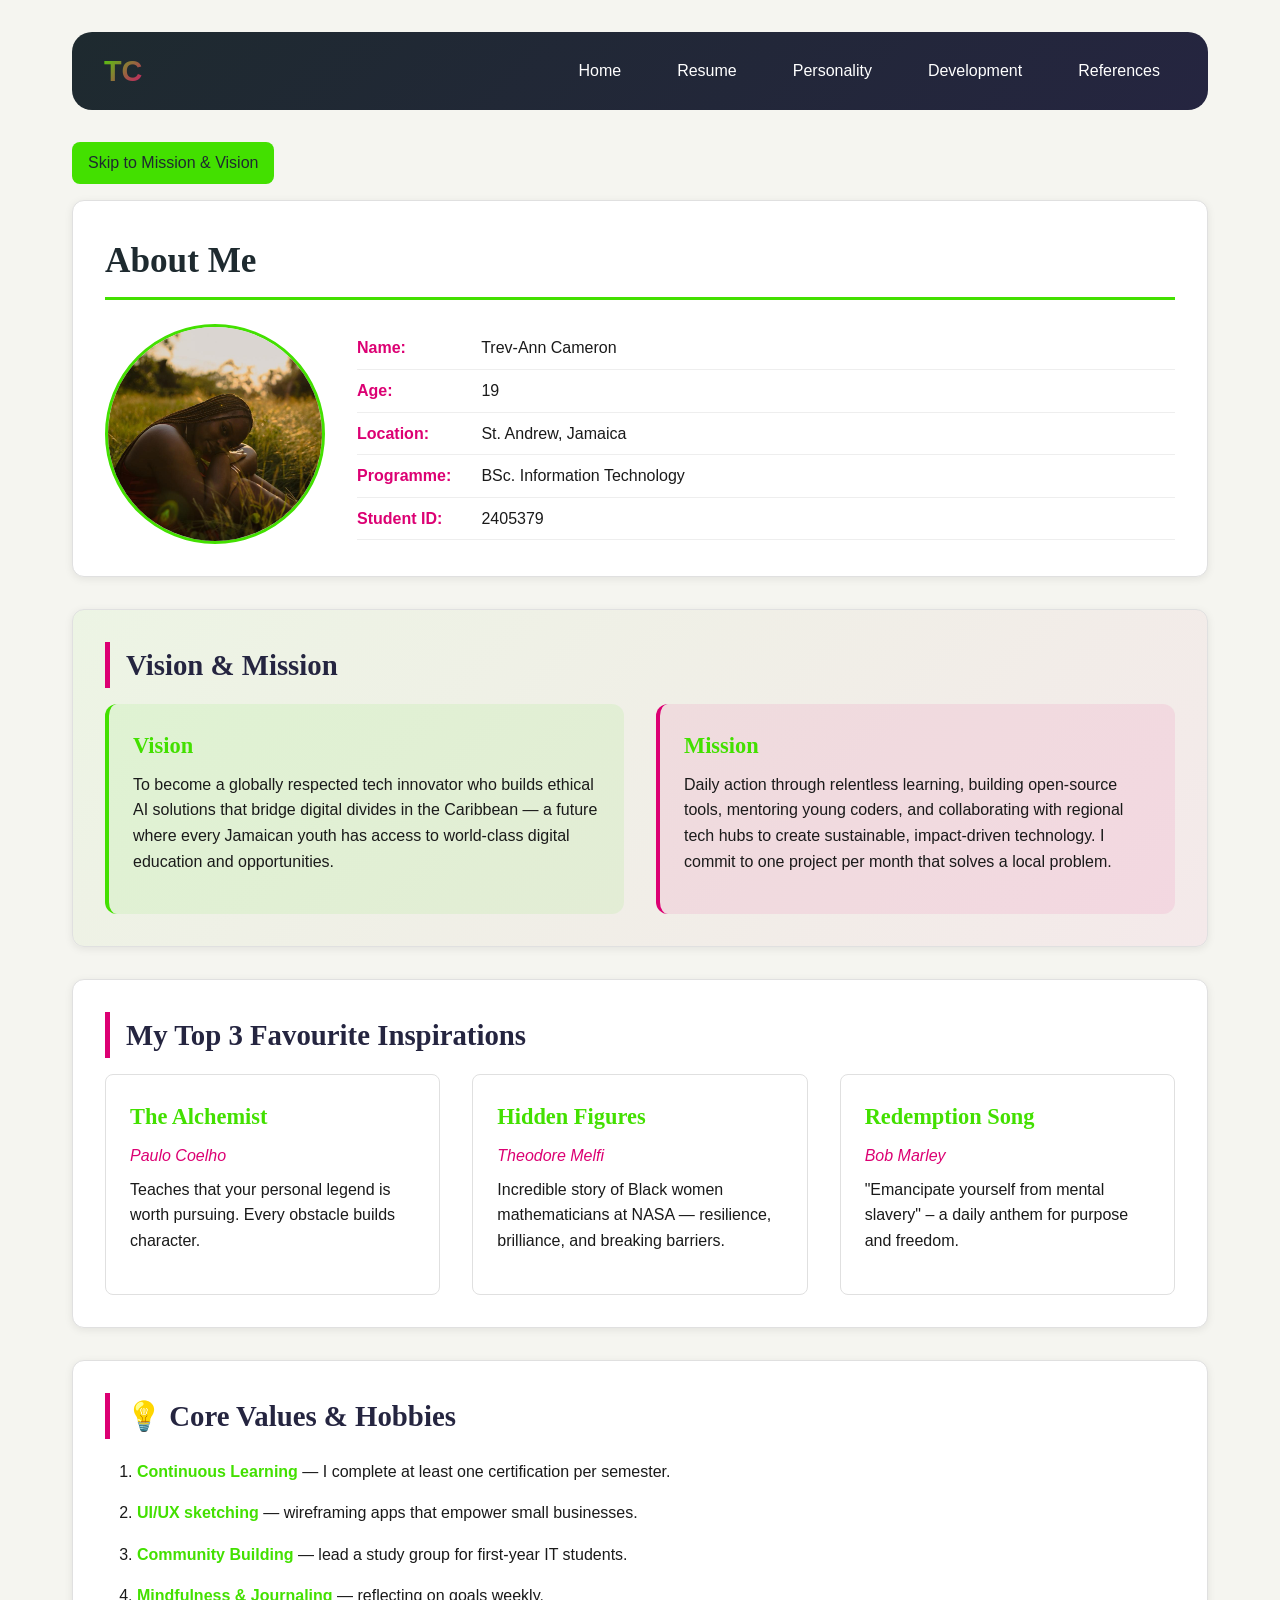
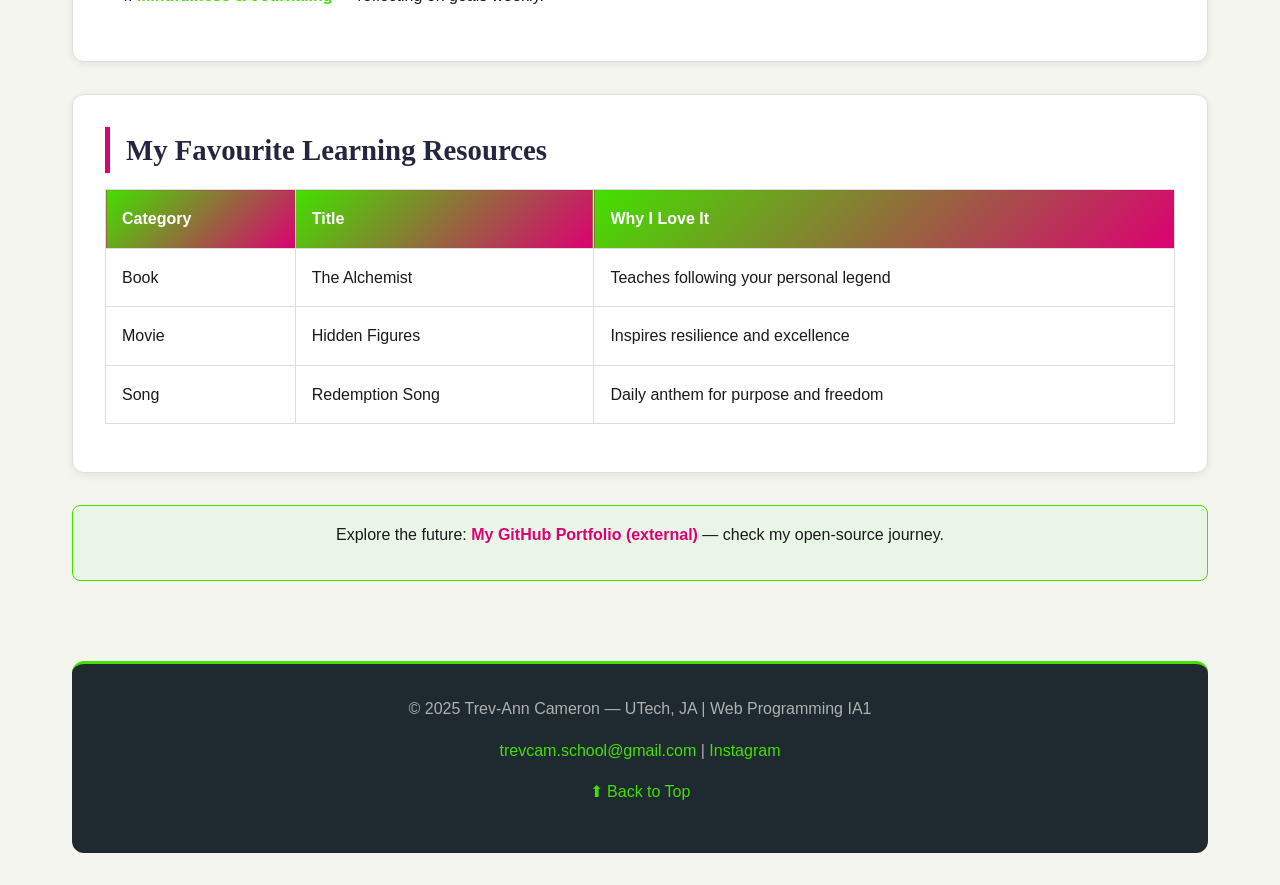
==== codes/index.html @ 7d7ab0d3 "first commit" ====
<!DOCTYPE html>
<html lang="en">
<head>
    <meta charset="UTF-8">
    <meta name="viewport" content="width=device-width, initial-scale=1.0">
    <title>Trev-Ann Cameron | Visionary Portfolio</title>
    <link rel="stylesheet" href="style.css">
</head>
<body>

    
    <nav>
        <div class="logo-container">
            <div class="logo">TC</div>
        </div>
        <ul class="nav-links">
            <li><a href="index.html">Home</a></li>
            <li><a href="resume.html">Resume</a></li>
            <li><a href="personality.html">Personality</a></li>
            <li><a href="development.html">Development</a></li>
            <li><a href="references.html">References</a></li>
        </ul>
    </nav>

    <main class="container">
       
        <div class="skip-link">
            <a href="#mission-vision"> Skip to Mission & Vision</a>
        </div>

    
        <section class="demographics card">
            <h1>About Me</h1>
            <div class="demo-flex">
                <img src="../assets/trev-in-field-of-grass.jpeg" alt="Trev-Ann Cameron smiling in a green field, portfolio headshot" 
                     class="profile-img"
                     onclick="location.href='mailto:trevcam.school@gmail.com'">
                <ul class="demographics-list">
                    <li><strong>Name:</strong> Trev-Ann Cameron</li>
                    <li><strong>Age:</strong> 19</li>
                    <li><strong>Location:</strong> St. Andrew, Jamaica</li>
                    <li><strong>Programme:</strong> BSc. Information Technology</li>
                    <li><strong>Student ID:</strong> 2405379</li>
                </ul>
            </div>
        </section>

    
        <section id="mission-vision" class="card">
            <h2> Vision & Mission </h2>
            <div class="mission-vision-container">
                <div class="vision-box">
                    <h3> Vision</h3>
                    <p>To become a globally respected tech innovator who builds ethical AI solutions that bridge digital divides in the Caribbean — a future where every Jamaican youth has access to world-class digital education and opportunities.</p>
                </div>
                <div class="mission-box">
                    <h3>Mission</h3>
                    <p>Daily action through relentless learning, building open-source tools, mentoring young coders, and collaborating with regional tech hubs to create sustainable, impact-driven technology. I commit to one project per month that solves a local problem.</p>
                </div>
            </div>
        </section>

   
        <section class="card favorites-section">
            <h2> My Top 3 Favourite Inspirations </h2>
            <div class="cards-container">
                <div class="fav-card">
                    <h3> The Alchemist</h3>
                    <p class="author">Paulo Coelho</p>
                    <p>Teaches that your personal legend is worth pursuing. Every obstacle builds character.</p>
                </div>
                <div class="fav-card">
                    <h3> Hidden Figures</h3>
                    <p class="author">Theodore Melfi</p>
                    <p>Incredible story of Black women mathematicians at NASA — resilience, brilliance, and breaking barriers.</p>
                </div>
                <div class="fav-card">
                    <h3>Redemption Song</h3>
                    <p class="author">Bob Marley</p>
                    <p>"Emancipate yourself from mental slavery" – a daily anthem for purpose and freedom.</p>
                </div>
            </div>
        </section>

       
        <section class="card list-section">
            <h2>💡 Core Values & Hobbies</h2>
            <ol class="styled-list ordered">
                <li> <strong>Continuous Learning</strong> — I complete at least one certification per semester.</li>
                <li> <strong>UI/UX sketching</strong> — wireframing apps that empower small businesses.</li>
                <li> <strong>Community Building</strong> — lead a study group for first-year IT students.</li>
                <li> <strong>Mindfulness & Journaling</strong> — reflecting on goals weekly.</li>
            </ol>
        </section>

        
        <section class="card table-section">
            <h2> My Favourite Learning Resources</h2>
            <table class="favorites-table">
                <thead>
                    <tr>
                        <th>Category</th>
                        <th>Title</th>
                        <th>Why I Love It</th>
                    </tr>
                </thead>
                <tbody>
                    <tr>
                        <td>Book</td>
                        <td>The Alchemist</td>
                        <td>Teaches following your personal legend</td>
                    </tr>
                    <tr>
                        <td>Movie</td>
                        <td>Hidden Figures</td>
                        <td>Inspires resilience and excellence</td>
                    </tr>
                    <tr>
                        <td> Song</td>
                        <td>Redemption Song</td>
                        <td>Daily anthem for purpose and freedom</td>
                    </tr>
                </tbody>
            </table>
        </section>

        
        <div class="external-link-box">
            <p>Explore the future: <a href="https://github.com/trevcam-utech" target="_blank" class="external">My GitHub Portfolio (external)</a> — check my open-source journey.</p>
        </div>

    </main>

    <footer id="main-footer">
        <p>© 2025 Trev-Ann Cameron — UTech, JA | Web Programming IA1</p>
        <p><a href="mailto:trevcam.school@gmail.com">trevcam.school@gmail.com</a> | 
        <a href="https://www.instagram.com/trevantonia" target="_blank">Instagram </a></p>
        <p><a href="#">⬆ Back to Top</a></p>
    </footer>
</body>
</html>
---- codes/style.css ----
/* Q2: VARIABLES for consistent colour scheme and font family */
:root {
    /* Colour Scheme Variables */
    --primary-green: #43E000;
    --primary-pink: #DC0073;
    --primary-dark: #1E2A2F;
    --primary-navy: #252540;
    --primary-light: #F5F5F0;
    --accent-orange: #FF6B35;
    
    /* Text Colours */
    --text-white: #FFFFFF;
    --text-dark: #1A1A1A;
    --text-gray: #666666;
    --text-muted: #B0B0B0;
    
    /* Background Colours */
    --bg-light: #F5F5F0;
    --bg-white: #FFFFFF;
    --bg-dark: #1E2A2F;
    
    /* Font Families */
    --font-main: 'Segoe UI', Tahoma, Geneva, Verdana, sans-serif;
    --font-heading: 'Georgia', 'Times New Roman', serif;
    
    /* Spacing Variables */
    --space-xs: 0.25rem;
    --space-sm: 0.5rem;
    --space-md: 1rem;
    --space-lg: 1.5rem;
    --space-xl: 2rem;
    --space-xxl: 3rem;
    
    /* Border Radius */
    --radius-sm: 4px;
    --radius-md: 8px;
    --radius-lg: 12px;
    --radius-xl: 20px;
    --radius-round: 50%;
    
    /* Transitions */
    --transition-fast: 0.2s ease;
    --transition-normal: 0.3s ease;
}

/* RESET STYLES */
* {
    margin: 0;
    padding: 0;
    box-sizing: border-box;
}

/* Q2: ELEMENT SELECTOR - Body styling */
body {
    font-family: var(--font-main);
    color: var(--text-dark);
    background-color: var(--bg-light);
    line-height: 1.6;
    padding: var(--space-md);
}

/* Q2: ELEMENT SELECTOR - Heading tags */
h1 {
    font-family: var(--font-heading);
    font-size: 2.2rem;
    font-weight: 700;
    color: var(--primary-dark);
    margin-bottom: var(--space-lg);
    padding-bottom: var(--space-sm);
    border-bottom: 3px solid var(--primary-green);
}

h2 {
    font-family: var(--font-heading);
    font-size: 1.8rem;
    font-weight: 600;
    color: var(--primary-navy);
    margin-bottom: var(--space-md);
    padding-left: var(--space-md);
    border-left: 5px solid var(--primary-pink);
}

h3 {
    font-family: var(--font-heading);
    font-size: 1.4rem;
    font-weight: 600;
    color: var(--primary-green);
    margin-bottom: var(--space-sm);
}

/* Q2: ELEMENT SELECTOR - Navigation */
nav {
    background: linear-gradient(135deg, var(--primary-dark), var(--primary-navy));
    padding: var(--space-md) var(--space-xl);
    border-radius: var(--radius-xl);
    margin-bottom: var(--space-xl);
    display: flex;
    justify-content: space-between;
    align-items: center;
    flex-wrap: wrap;
}

.nav-links {
    display: flex;
    list-style: none;
    gap: var(--space-lg);
    flex-wrap: wrap;
}

.nav-links li {
    list-style: none;
}

.nav-links a {
    color: var(--text-white);
    text-decoration: none;
    font-weight: 500;
    padding: var(--space-sm) var(--space-md);
    transition: all var(--transition-fast);
    border-radius: var(--radius-md);
}

.nav-links a:hover {
    background: var(--primary-green);
    color: var(--primary-dark);
    transform: translateY(-2px);
}

/* Q2: ELEMENT SELECTOR - Paragraphs */
p {
    margin-bottom: var(--space-md);
    line-height: 1.6;
}

/* Q2: ELEMENT SELECTOR - Links */
a {
    color: var(--primary-pink);
    text-decoration: none;
    transition: color var(--transition-fast);
}

/* Q2: CLASS SELECTOR - Card styling */
.card {
    background: var(--bg-white);
    border-radius: var(--radius-lg);
    padding: var(--space-xl);
    margin-bottom: var(--space-xl);
    border: 1px solid #e0e0e0;
    box-shadow: 0 2px 8px rgba(0, 0, 0, 0.08);
    transition: all var(--transition-normal);
}

.card:hover {
    transform: translateY(-5px);
    box-shadow: 0 8px 20px rgba(0, 0, 0, 0.15);
    border-color: var(--primary-green);
}

/* Q2: CLASS SELECTOR - Button styling */
.btn {
    display: inline-block;
    padding: var(--space-md) var(--space-xl);
    border-radius: var(--radius-md);
    font-weight: 600;
    text-align: center;
    cursor: pointer;
    transition: all var(--transition-normal);
}

.btn-primary {
    background: var(--primary-green);
    color: var(--text-white);
    border: none;
}

/* Q2: ID SELECTOR - Footer styling */
#main-footer {
    background: var(--primary-dark);
    color: var(--text-muted);
    text-align: center;
    padding: var(--space-xl);
    margin-top: var(--space-xxl);
    border-radius: var(--radius-lg);
    border-top: 3px solid var(--primary-green);
}

#main-footer a {
    color: var(--primary-green);
}

#main-footer a:hover {
    color: var(--primary-pink);
}

/* Q2: ID SELECTOR - Mission section specific */
#mission-vision {
    background: linear-gradient(135deg, rgba(67,224,0,0.05), rgba(220,0,115,0.05));
}

/* Q2: PADDING, MARGIN, BORDERS for all sections */
section {
    padding: var(--space-xl);
    margin-bottom: var(--space-xl);
    border: 1px solid #ddd;
    border-radius: var(--radius-lg);
    background: var(--bg-white);
}

/* Q2: PSEUDO-CLASSES */
a:focus {
    outline: 3px solid var(--primary-pink);
    outline-offset: 2px;
    border-radius: var(--radius-sm);
}

a:active {
    color: var(--accent-orange);
}

a:visited {
    color: var(--primary-pink);
}

/* DEMOGRAPHICS SECTION LAYOUT */
.demographics {
    background: var(--bg-white);
}

.demo-flex {
    display: flex;
    align-items: center;
    gap: var(--space-xl);
    flex-wrap: wrap;
}

.profile-img {
    width: 200px;
    height: 200px;
    border-radius: var(--radius-round);
    object-fit: cover;
    border: 3px solid var(--primary-green);
    transition: transform var(--transition-fast), border-color var(--transition-fast);
    cursor: pointer;
}

.profile-img:hover {
    transform: scale(1.05);
    border-color: var(--primary-pink);
}

.demographics-list {
    list-style: none;
    flex: 1;
}

.demographics-list li {
    padding: var(--space-sm) 0;
    border-bottom: 1px solid #eee;
}

.demographics-list li strong {
    color: var(--primary-pink);
    min-width: 120px;
    display: inline-block;
}

/* MISSION AND VISION CONTAINER */
.mission-vision-container {
    display: flex;
    gap: var(--space-xl);
    flex-wrap: wrap;
}

.vision-box, .mission-box {
    flex: 1;
    padding: var(--space-lg);
    border-radius: var(--radius-lg);
    transition: all var(--transition-normal);
}

.vision-box {
    background: rgba(67, 224, 0, 0.08);
    border-left: 4px solid var(--primary-green);
}

.mission-box {
    background: rgba(220, 0, 115, 0.08);
    border-left: 4px solid var(--primary-pink);
}

.vision-box:hover, .mission-box:hover {
    transform: translateY(-3px);
    box-shadow: 0 4px 12px rgba(0, 0, 0, 0.1);
}

/* FAVORITES CARDS */
.cards-container {
    display: flex;
    gap: var(--space-xl);
    flex-wrap: wrap;
}

.fav-card {
    flex: 1;
    background: var(--bg-white);
    padding: var(--space-lg);
    border: 1px solid #e0e0e0;
    border-radius: var(--radius-md);
    transition: all var(--transition-normal);
}

.fav-card:hover {
    transform: translateY(-3px);
    box-shadow: 0 4px 12px rgba(0, 0, 0, 0.1);
    border-color: var(--primary-green);
}

.fav-card .author {
    color: var(--primary-pink);
    font-style: italic;
    margin-bottom: var(--space-sm);
}

/* LIST STYLING */
.styled-list {
    padding-left: var(--space-xl);
    margin: var(--space-md) 0;
}

.styled-list.ordered {
    list-style-type: decimal;
}

.styled-list li {
    margin-bottom: var(--space-sm);
    padding: var(--space-xs) 0;
}

.styled-list li strong {
    color: var(--primary-green);
}

/* TABLE STYLING */
.favorites-table {
    width: 100%;
    border-collapse: collapse;
    margin: var(--space-md) 0;
    border: 1px solid #ddd;
}

.favorites-table th {
    background: linear-gradient(135deg, var(--primary-green), var(--primary-pink));
    color: var(--text-white);
    padding: var(--space-md);
    border: 1px solid #ddd;
    text-align: left;
}

.favorites-table td {
    padding: var(--space-md);
    border: 1px solid #ddd;
}

.favorites-table tr:hover {
    background: rgba(67, 224, 0, 0.1);
}

/* EXTERNAL LINK BOX */
.external-link-box {
    background: #e9f5e6;
    padding: var(--space-md);
    border-radius: var(--radius-md);
    text-align: center;
    margin-bottom: var(--space-xl);
    border: 1px solid var(--primary-green);
}

.external {
    color: var(--primary-pink);
    font-weight: bold;
}

.external:hover {
    color: var(--primary-green);
    text-decoration: underline;
}

/* SKIP LINK */
.skip-link {
    margin-bottom: var(--space-md);
}

.skip-link a {
    padding: var(--space-sm) var(--space-md);
    background: var(--primary-green);
    color: var(--primary-dark);
    border-radius: var(--radius-md);
    display: inline-block;
    transition: all var(--transition-fast);
    text-decoration: none;
}

.skip-link a:hover {
    background: var(--primary-pink);
    color: var(--text-white);
    transform: translateY(-2px);
}

/* ANIMATION */
@keyframes fadeIn {
    from {
        opacity: 0;
        transform: translateY(20px);
    }
    to {
        opacity: 1;
        transform: translateY(0);
    }
}

.card {
    animation: fadeIn 0.5s ease-out;
}

/* LOGO */
.logo {
    font-size: 1.8rem;
    font-weight: bold;
    background: linear-gradient(135deg, var(--primary-green), var(--primary-pink));
    -webkit-background-clip: text;
    background-clip: text;
    color: transparent;
}

/* MOBILE RESPONSIVE (min 600px) */
@media (min-width: 600px) and (max-width: 949px) {
    body {
        padding: var(--space-lg);
    }
    
    .demo-flex {
        flex-direction: column;
        align-items: center;
        text-align: center;
    }
    
    .mission-vision-container {
        flex-direction: column;
    }
    
    .cards-container {
        flex-direction: column;
    }
    
    .nav-links {
        justify-content: center;
        margin-top: var(--space-md);
    }
    
    nav {
        flex-direction: column;
        text-align: center;
    }
}

/* DESKTOP RESPONSIVE (min 950px) */
@media (min-width: 950px) {
    body {
        max-width: 1200px;
        margin: 0 auto;
        padding: var(--space-xl);
    }
    
    .container {
        display: flex;
        flex-direction: column;
    }
    
    .demo-flex {
        flex-direction: row;
        text-align: left;
    }
    
    .mission-vision-container {
        flex-direction: row;
    }
    
    .cards-container {
        flex-direction: row;
    }
    
    .profile-img {
        width: 220px;
        height: 220px;
    }
}
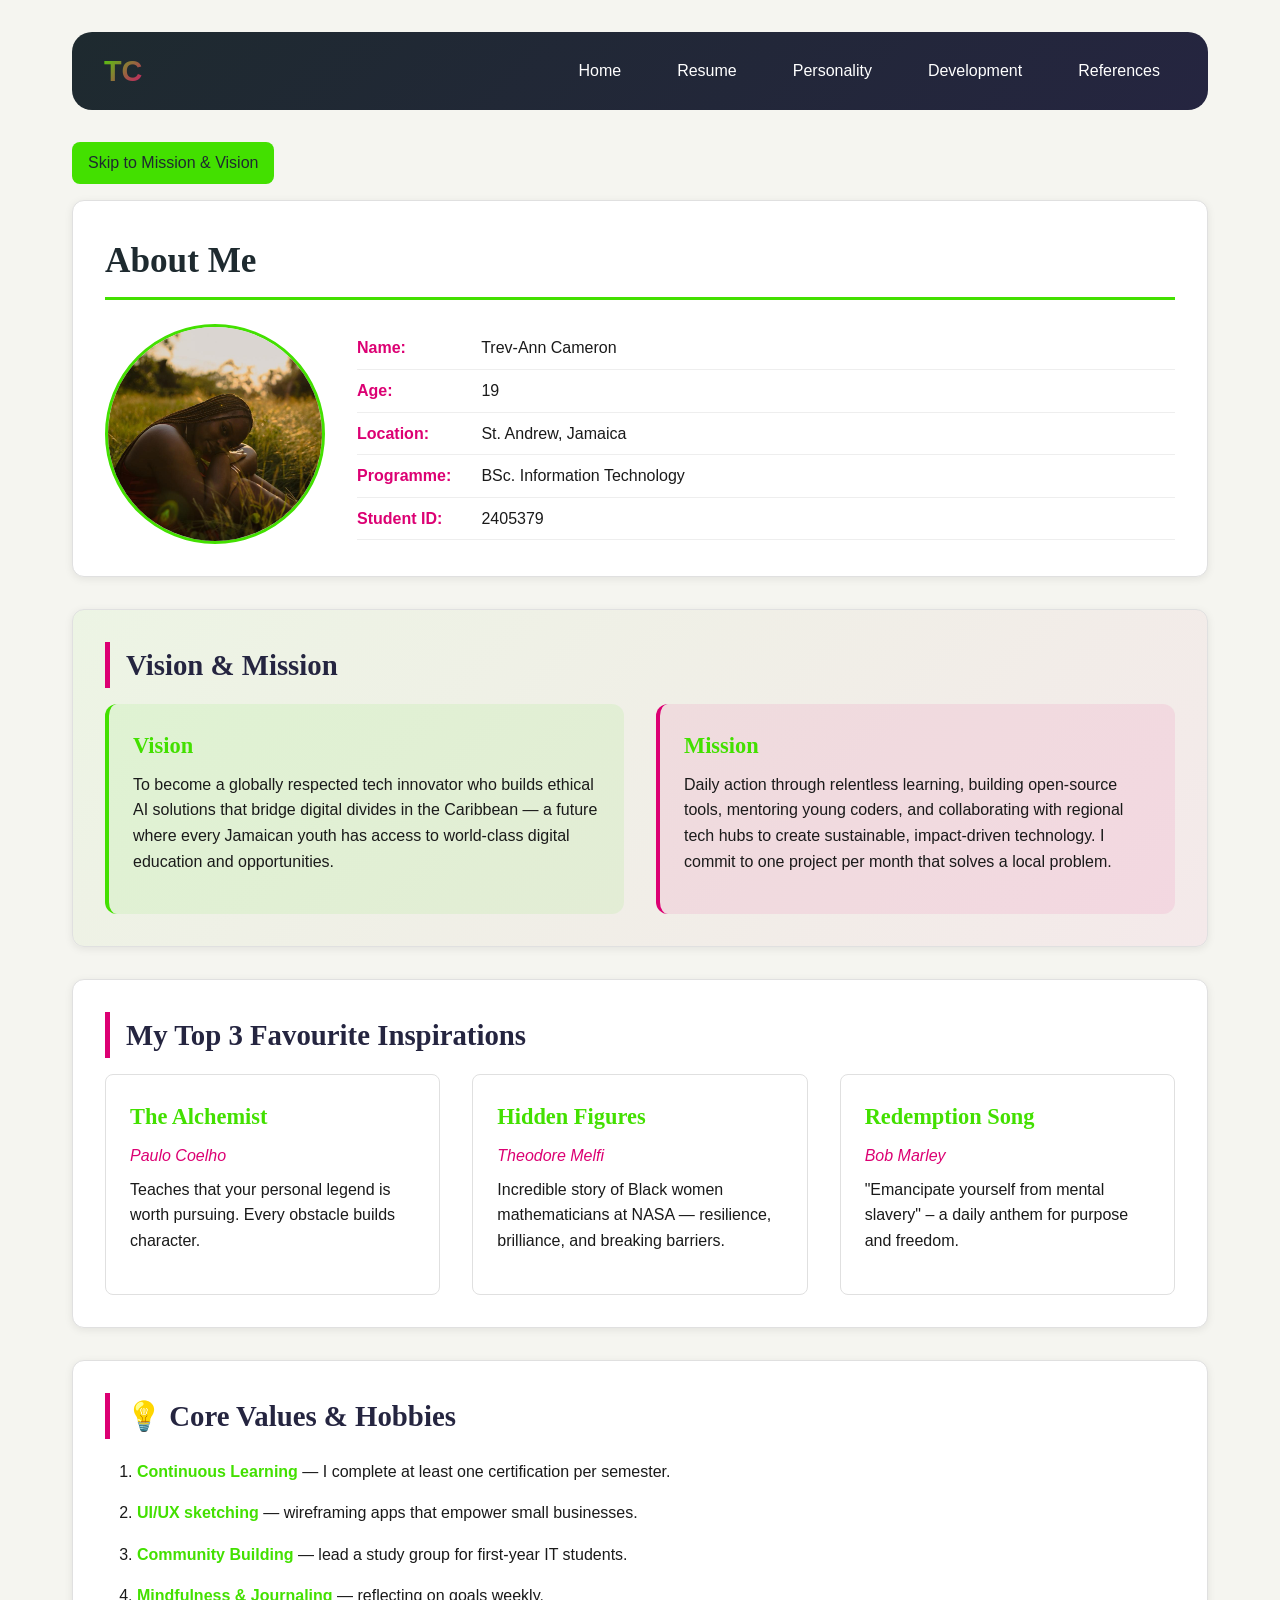
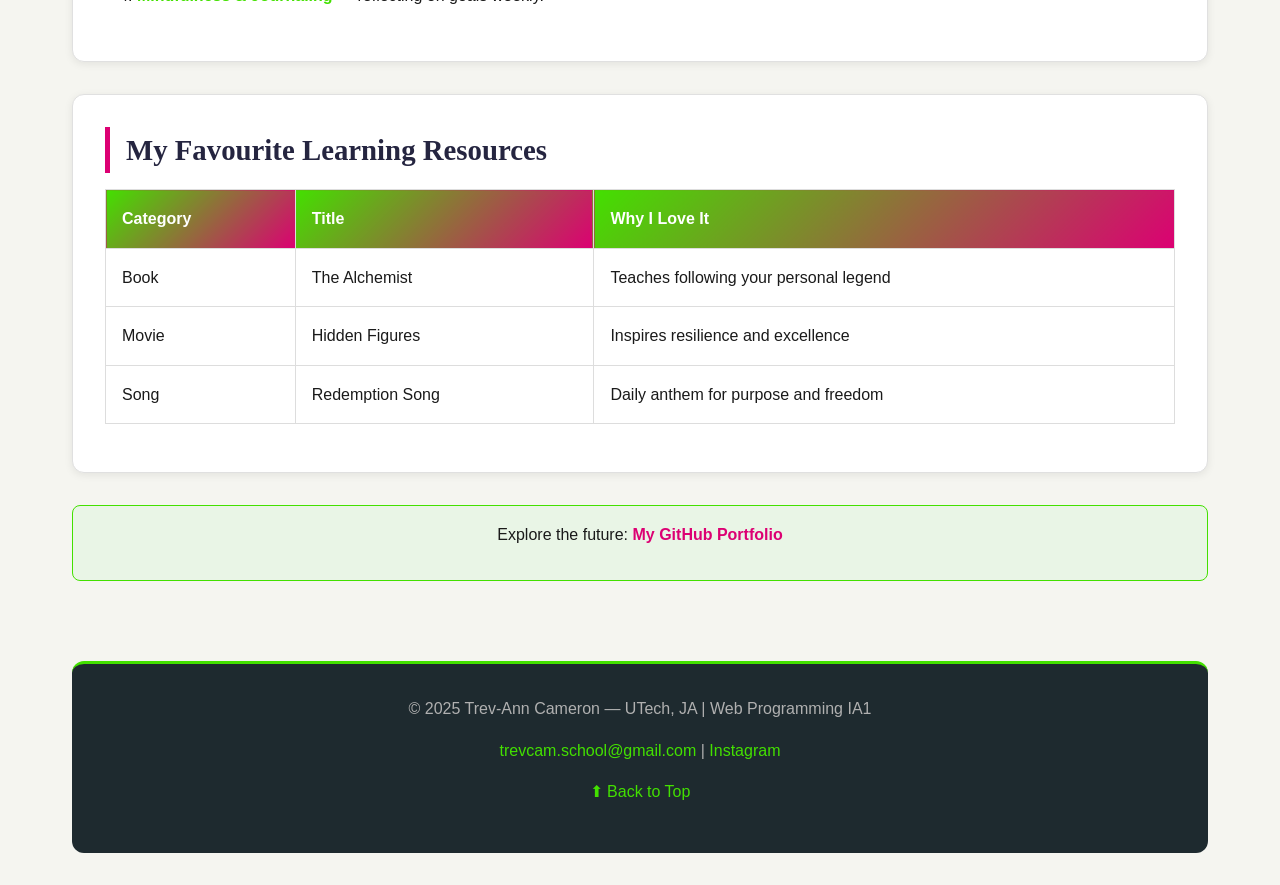
==== commit cfed98d1: "more" ====
--- a/codes/index.html
+++ b/codes/index.html
@@ -126,7 +126,7 @@
 
         
         <div class="external-link-box">
-            <p>Explore the future: <a href="https://github.com/trevcam-utech" target="_blank" class="external">My GitHub Portfolio (external)</a> — check my open-source journey.</p>
+            <p>Explore the future: <a href="https://github.com/trevluvscoding/IA1" target="_blank" class="external">My GitHub Portfolio </a></p>
         </div>
 
     </main>
